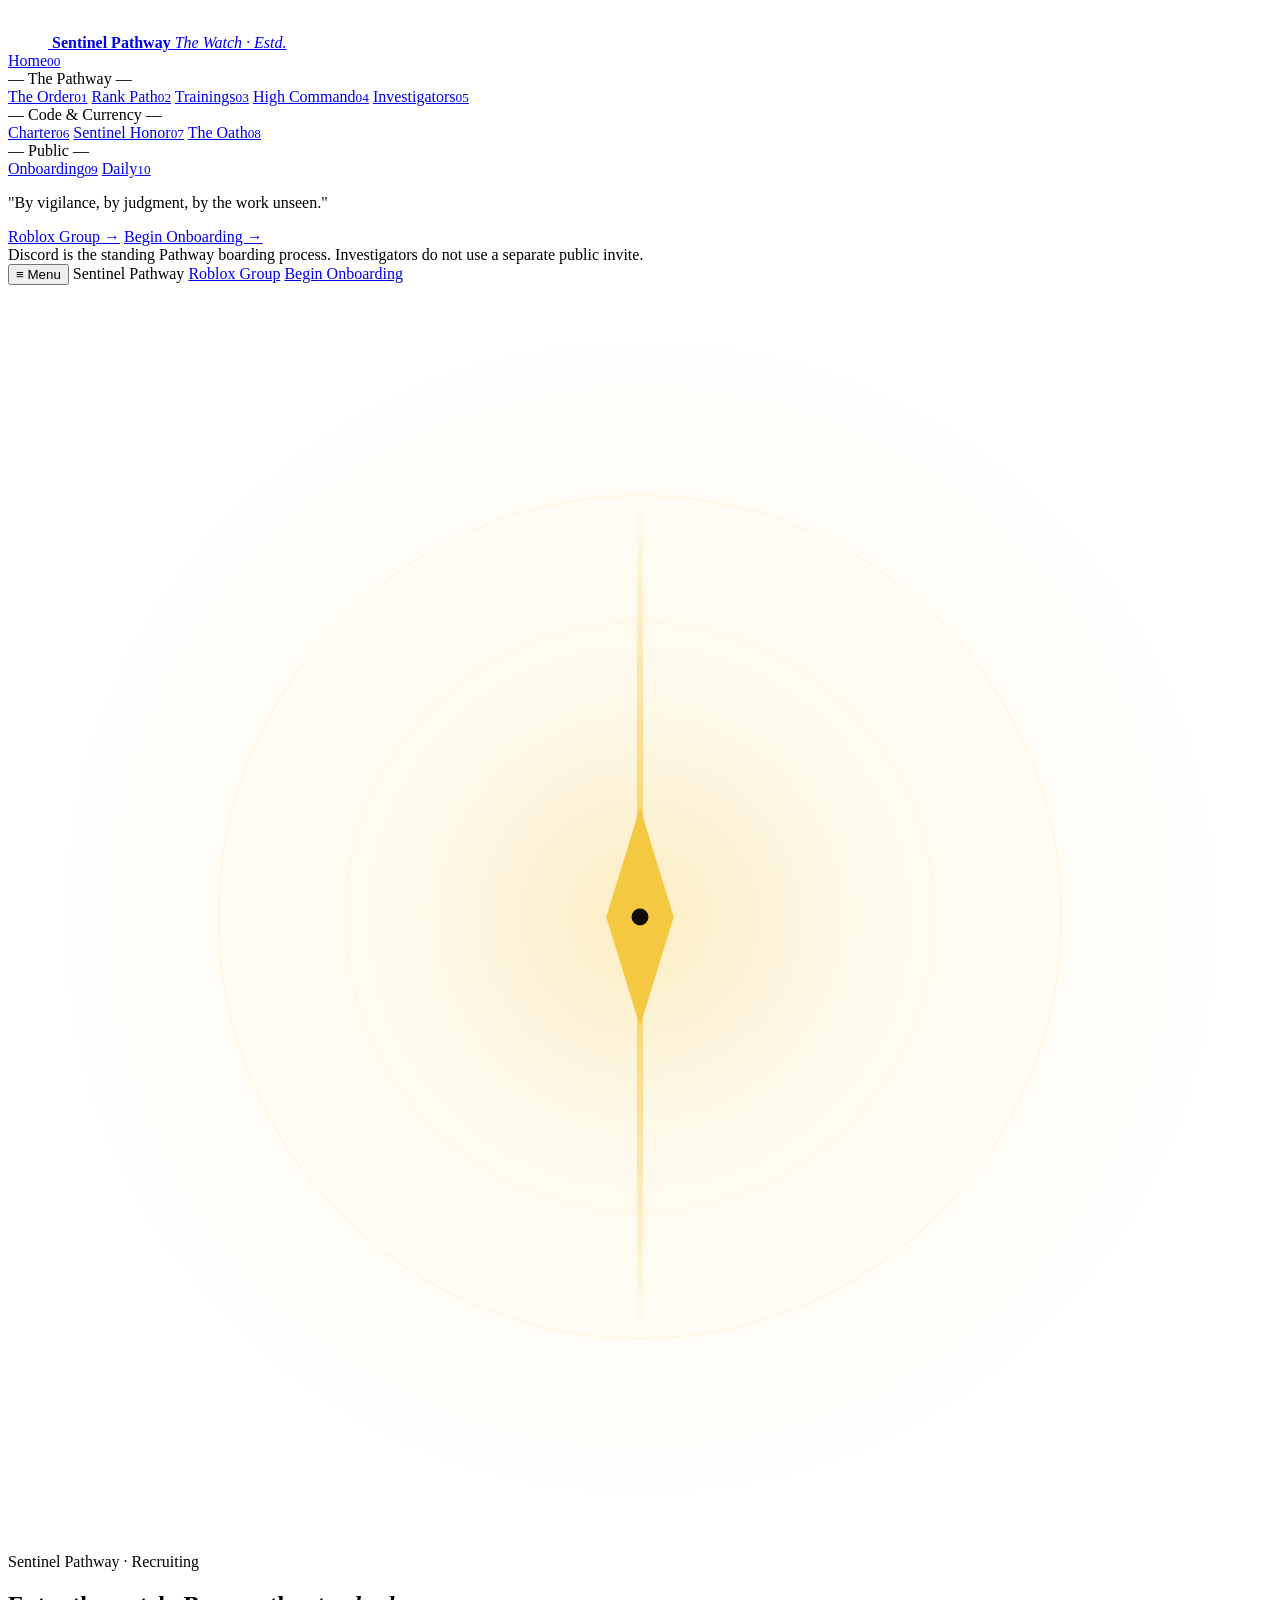
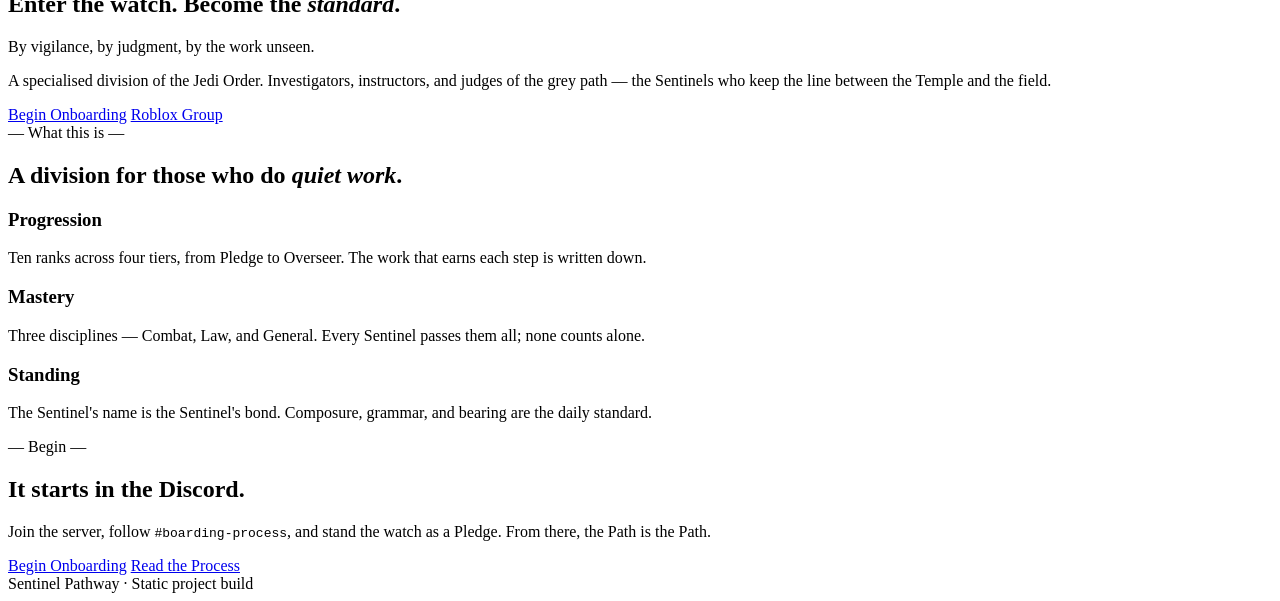
==== index.html @ 8d8d8370 "Add files via upload" ====
<!doctype html>
<html lang="en">
<head>
<meta charset="utf-8" />
<meta name="viewport" content="width=device-width, initial-scale=1" />
<title>Home · Sentinel Pathway</title>
<meta name="description" content="The Sentinel Pathway — a specialised division of the Jedi Order. Investigators, instructors, and judges of the grey path." />
<link rel="preconnect" href="https://fonts.googleapis.com">
<link rel="preconnect" href="https://fonts.gstatic.com" crossorigin>
<link href="https://fonts.googleapis.com/css2?family=Cormorant+Garamond:ital,wght@0,400;0,500;0,600;0,700;1,400;1,500&family=Fraunces:ital,opsz,wght,SOFT@0,9..144,400,100;0,9..144,500,100;0,9..144,600,100;0,9..144,700,100;1,9..144,400,100;1,9..144,500,100;1,9..144,600,100&family=JetBrains+Mono:wght@400;500;600&display=swap" rel="stylesheet">
<link rel="stylesheet" href="assets/css/main.css" />
</head>
<body>
<div class="frame">
<div class="shell">
<aside class="side" id="aside">
  <a class="brand" href="index.html" aria-label="Sentinel Pathway home">
    <span class="brand-mark">
      <svg width="40" height="40" viewBox="0 0 40 40" fill="none" aria-hidden="true">
        <circle cx="20" cy="20" r="18" stroke="var(--gold)" stroke-width="1"/>
        <path d="M20 8 L24 20 L20 32 L16 20 Z" fill="var(--gold)"/>
        <circle cx="20" cy="20" r="2" fill="var(--bg)"/>
      </svg>
    </span>
    <span class="brand-text">
      <strong>Sentinel Pathway</strong>
      <em>The Watch · Estd.</em>
    </span>
  </a>

  <nav class="side-nav" aria-label="Site navigation">
        <a href="index.html" aria-current="page"><span>Home</span><small>00</small></a>
        <div class="group">— The Pathway —</div>
        <a href="pages/order.html"><span>The Order</span><small>01</small></a>
        <a href="pages/path.html"><span>Rank Path</span><small>02</small></a>
        <a href="pages/trainings.html"><span>Trainings</span><small>03</small></a>
        <a href="pages/command.html"><span>High Command</span><small>04</small></a>
        <a href="pages/investigators.html"><span>Investigators</span><small>05</small></a>
        <div class="group">— Code & Currency —</div>
        <a href="pages/charter.html"><span>Charter</span><small>06</small></a>
        <a href="pages/honor.html"><span>Sentinel Honor</span><small>07</small></a>
        <a href="pages/oath.html"><span>The Oath</span><small>08</small></a>
        <div class="group">— Public —</div>
        <a href="pages/onboarding.html"><span>Onboarding</span><small>09</small></a>
        <a href="pages/daily.html"><span>Daily</span><small>10</small></a>
  </nav>

  <div class="side-foot">
    <p>"By vigilance, by judgment, by the work unseen."</p>
    <a href="https://www.roblox.com/groups/4603628/The-Jedi-Order-I-Sentinels#!/about" target="_blank" rel="noopener">Roblox Group →</a>
    <a href="https://discord.gg/TsAFjNHcjk" target="_blank" rel="noopener">Begin Onboarding →</a>
    <div class="notice-mini">Discord is the standing Pathway boarding process. Investigators do not use a separate public invite.</div>
  </div>
</aside>
<main class="col">
<header class="topbar">
  <button class="menu-btn" id="menuBtn" type="button" aria-controls="aside" aria-expanded="false">≡ Menu</button>
  <span class="crumb">Sentinel Pathway</span>
  <span class="spacer"></span>
  <span class="page-tools">
    <a class="btn-mini" href="https://www.roblox.com/groups/4603628/The-Jedi-Order-I-Sentinels#!/about" target="_blank" rel="noopener">Roblox Group</a>
    <a class="btn-mini" href="https://discord.gg/TsAFjNHcjk" target="_blank" rel="noopener">Begin Onboarding</a>
  </span>
</header>
<section class="page hero-page" id="home">
<div class="hero">
<svg aria-hidden="true" class="hero-glow" fill="none" viewBox="0 0 600 600">
<defs>
<radialGradient cx="50%" cy="50%" id="g1" r="50%">
<stop offset="0%" stop-color="#f5c842" stop-opacity="0.32"></stop>
<stop offset="40%" stop-color="#f5c842" stop-opacity="0.10"></stop>
<stop offset="100%" stop-color="#f5c842" stop-opacity="0"></stop>
</radialGradient>
<linearGradient id="blade" x1="0%" x2="0%" y1="0%" y2="100%">
<stop offset="0%" stop-color="#f5c842" stop-opacity="0"></stop>
<stop offset="50%" stop-color="#f5c842" stop-opacity="0.85"></stop>
<stop offset="100%" stop-color="#f5c842" stop-opacity="0"></stop>
</linearGradient>
</defs>
<circle cx="300" cy="300" fill="url(#g1)" r="280"></circle>
<circle cx="300" cy="300" fill="none" r="200" stroke="#f5c842" stroke-opacity="0.10" stroke-width="0.8"></circle>
<circle cx="300" cy="300" fill="none" r="140" stroke="#f5c842" stroke-opacity="0.06" stroke-width="0.8"></circle>
<rect fill="url(#blade)" height="400" rx="1.5" width="3" x="298.5" y="100"></rect>
<path d="M300 248 L316 300 L300 352 L284 300 Z" fill="#f5c842"></path>
<circle cx="300" cy="300" fill="#0d0c08" r="4"></circle>
</svg>
<span class="hero-tag">Sentinel Pathway · Recruiting</span>
<h1 class="hero-title">Enter the watch. Become the <em>standard</em>.</h1>
<p class="hero-tagline">By vigilance, by judgment, by the work unseen.</p>
<p class="hero-lede">A specialised division of the Jedi Order. Investigators, instructors, and judges of the grey path — the Sentinels who keep the line between the Temple and the field.</p>
<div class="cta-row">
<a class="btn solid" href="https://discord.gg/TsAFjNHcjk" rel="noopener" target="_blank">Begin Onboarding</a>
<a class="btn" href="https://www.roblox.com/groups/4603628/The-Jedi-Order-I-Sentinels#!/about" rel="noopener" target="_blank">Roblox Group</a>
</div>
</div>
<div class="what-is">
<span class="label">— What this is —</span>
<h2>A division for those who do <em>quiet work</em>.</h2>
<div class="three-up">
<div>
<h3>Progression</h3>
<p>Ten ranks across four tiers, from Pledge to Overseer. The work that earns each step is written down.</p>
</div>
<div>
<h3>Mastery</h3>
<p>Three disciplines — Combat, Law, and General. Every Sentinel passes them all; none counts alone.</p>
</div>
<div>
<h3>Standing</h3>
<p>The Sentinel's name is the Sentinel's bond. Composure, grammar, and bearing are the daily standard.</p>
</div>
</div>
</div>
<div class="onboard-entry">
<span class="label">— Begin —</span>
<h2>It starts in the Discord.</h2>
<p>Join the server, follow <code class="inline">#boarding-process</code>, and stand the watch as a Pledge. From there, the Path is the Path.</p>
<div class="btns">
<a class="btn solid" href="https://discord.gg/TsAFjNHcjk" rel="noopener" target="_blank">Begin Onboarding</a>
<a class="btn" href="pages/onboarding.html">Read the Process</a>
</div>
</div>
</section>
<footer class="page-footer">Sentinel Pathway · Static project build</footer>
</main>
</div>
</div>
<script src="assets/js/site.js"></script>
<script src="assets/js/daily.js"></script>
</body>
</html>
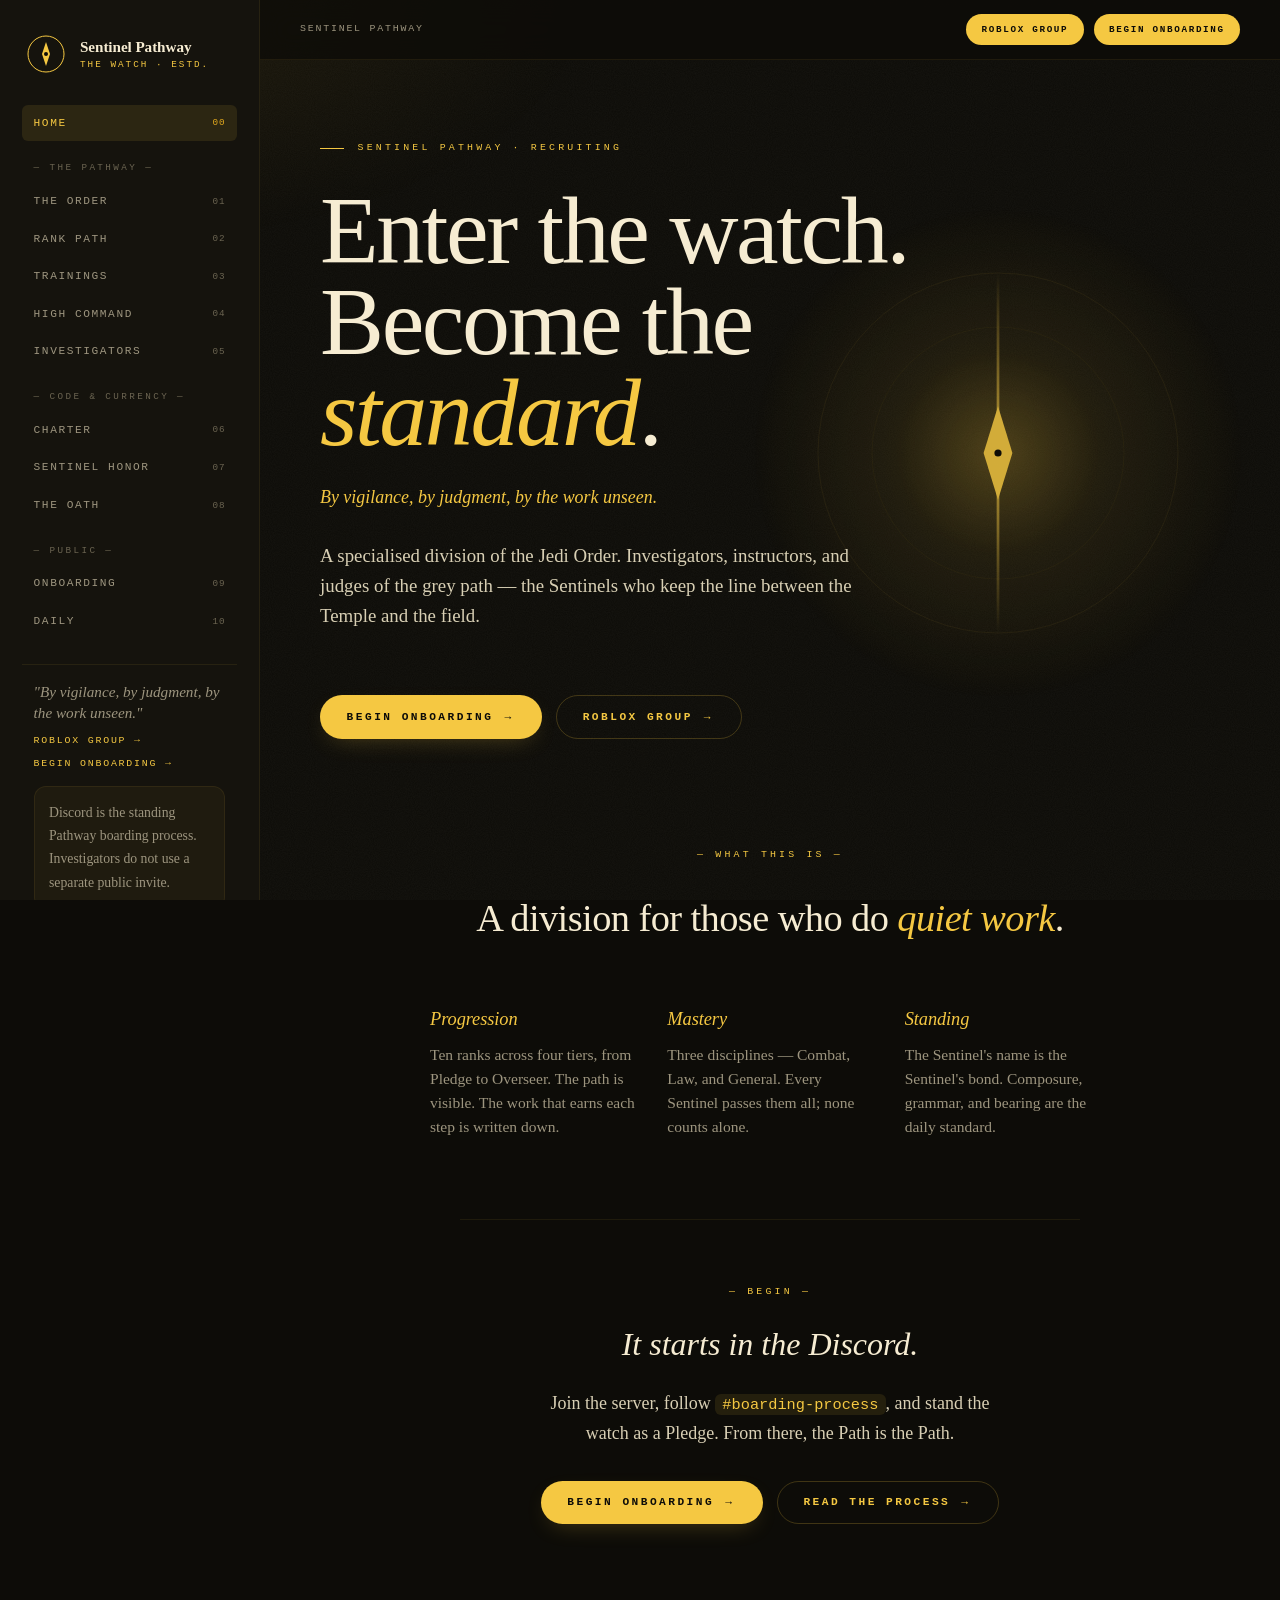
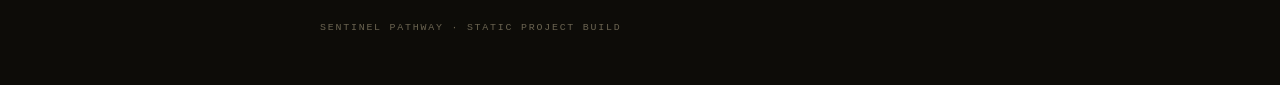
==== commit 7afad169: "Add files via upload" ====
--- a/index.html
+++ b/index.html
@@ -99,7 +99,7 @@
 <div class="three-up">
 <div>
 <h3>Progression</h3>
-<p>Ten ranks across four tiers, from Pledge to Overseer. The work that earns each step is written down.</p>
+<p>Ten ranks across four tiers, from Pledge to Overseer. The path is visible. The work that earns each step is written down.</p>
 </div>
 <div>
 <h3>Mastery</h3>
--- a/assets/css/main.css
+++ b/assets/css/main.css
@@ -0,0 +1,119 @@
+@import url("base.css");
+@import url("layout.css");
+@import url("components.css");
+@import url("pages.css");
+@import url("responsive.css");
+
+/* Multi-page project override: every page file renders its own section directly. */
+section.page,
+section.page.active {
+  display: block;
+  animation: rise 0.45s var(--ease);
+}
+
+.side-nav a[aria-current="page"] {
+  color: var(--gold);
+  background: var(--gold-soft);
+}
+.side-nav a[aria-current="page"] small { color: var(--gold-2); }
+
+.page-footer {
+  max-width: 980px;
+  margin: 0 auto;
+  padding: 0 2.5rem 3rem;
+  color: var(--ink-faint);
+  font-family: var(--mono);
+  font-size: .62rem;
+  letter-spacing: .18em;
+  text-transform: uppercase;
+}
+
+.page-tools {
+  display: flex;
+  gap: .65rem;
+  flex-wrap: wrap;
+  align-items: center;
+}
+
+.notice-mini {
+  margin-top: .8rem;
+  padding: .85rem .9rem;
+  border: 1px solid var(--rule-soft);
+  border-radius: var(--r-md);
+  background: rgba(245, 200, 66, .045);
+  color: var(--ink-dim);
+  font-size: .86rem;
+}
+
+@media (max-width: 820px) {
+  .page-footer { padding: 0 1.25rem 2rem; }
+}
+
+/* Investigator logo placement */
+.investigator-hero-lockup {
+  display: grid;
+  grid-template-columns: 76px 1fr;
+  gap: 1.15rem;
+  align-items: start;
+  margin-bottom: .75rem;
+}
+
+.investigator-logo {
+  width: 64px;
+  height: 64px;
+  object-fit: contain;
+  border-radius: 18px;
+  padding: .45rem;
+  background: radial-gradient(circle at 50% 35%, rgba(245, 200, 66, .18), rgba(245, 200, 66, .035) 68%, rgba(0, 0, 0, .18));
+  border: 1px solid var(--rule);
+  box-shadow: 0 10px 26px rgba(0,0,0,.22), 0 0 28px rgba(245,200,66,.08);
+}
+
+.investigator-seal-card {
+  display: inline-flex;
+  align-items: center;
+  gap: .85rem;
+  margin: .65rem 0 1.4rem;
+  padding: .75rem .95rem;
+  border: 1px solid var(--rule-soft);
+  border-radius: var(--r-pill);
+  background: rgba(245, 200, 66, .055);
+}
+
+.investigator-seal-card img {
+  width: 42px;
+  height: 42px;
+  object-fit: contain;
+  border-radius: 12px;
+}
+
+.investigator-seal-card strong,
+.investigator-seal-card em {
+  display: block;
+  line-height: 1.2;
+}
+
+.investigator-seal-card strong {
+  font-family: var(--mono);
+  font-size: .62rem;
+  letter-spacing: .22em;
+  text-transform: uppercase;
+  color: var(--gold);
+}
+
+.investigator-seal-card em {
+  margin-top: .2rem;
+  color: var(--ink-dim);
+  font-style: italic;
+  font-size: .95rem;
+}
+
+@media (max-width: 620px) {
+  .investigator-hero-lockup {
+    grid-template-columns: 1fr;
+  }
+  .investigator-logo {
+    width: 58px;
+    height: 58px;
+  }
+}
